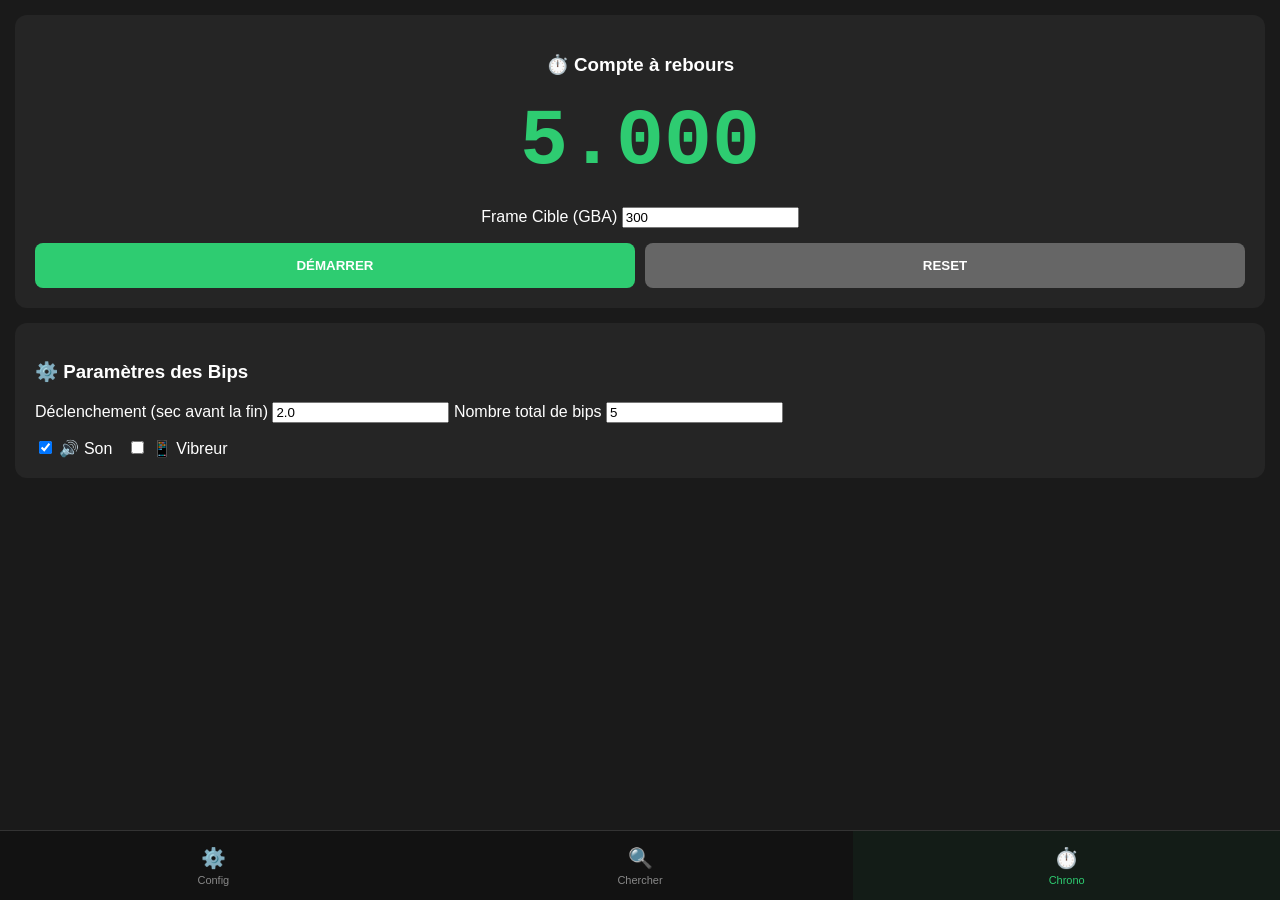
==== index.html @ ae23e0e5 "Update index.html" ====
<!DOCTYPE html>
<html lang="fr">
<head>
    <meta charset="UTF-8">
    <meta name="viewport" content="width=device-width, initial-scale=1.0, maximum-scale=1.0, user-scalable=no">
    <title>RNG Master Pro</title>
    <style>
        /* RESET TOTAL POUR ÉVITER LES LIENS BLEUS */
        * { box-sizing: border-box; -webkit-tap-highlight-color: transparent; }
        
        html, body {
            height: 100dvh;
            margin: 0;
            padding: 0;
            overflow: hidden;
            display: flex;
            flex-direction: column;
            background: #1a1a1a;
            font-family: sans-serif;
        }

        #content-frame {
            flex: 1;
            width: 100%;
            border: none;
            background: #1a1a1a;
        }

        /* BARRE DE NAVIGATION STYLE APPLI MOBILE */
        .nav-bar {
            height: 70px;
            background: #121212;
            display: flex;
            width: 100%;
            border-top: 1px solid #333;
            padding-bottom: env(safe-area-inset-bottom);
        }

        .nav-item {
            flex: 1;
            display: flex;
            flex-direction: column;
            align-items: center;
            justify-content: center;
            color: #888;
            text-decoration: none;
            font-size: 11px;
            transition: 0.2s;
        }

        /* Couleur quand l'onglet est sélectionné */
        .nav-item.active {
            color: #2ecc71;
            background: rgba(46, 204, 113, 0.05);
        }

        .nav-icon {
            font-size: 20px;
            margin-bottom: 4px;
        }
    </style>
</head>
<body>

    <iframe src="pages/chrono.html" id="content-frame" name="content-frame"></iframe>

    <nav class="nav-bar">
        <a href="pages/config.html" target="content-frame" class="nav-item" onclick="setActive(this)">
            <span class="nav-icon">⚙️</span>
            <span>Config</span>
        </a>
        <a href="pages/search.html" target="content-frame" class="nav-item" onclick="setActive(this)">
            <span class="nav-icon">🔍</span>
            <span>Chercher</span>
        </a>
        <a href="pages/chrono.html" target="content-frame" class="nav-item active" onclick="setActive(this)">
            <span class="nav-icon">⏱️</span>
            <span>Chrono</span>
        </a>
    </nav>

    <script>
        function setActive(el) {
            document.querySelectorAll('.nav-item').forEach(item => {
                item.classList.remove('active');
            });
            el.classList.add('active');
        }
    </script>
</body>
</html>
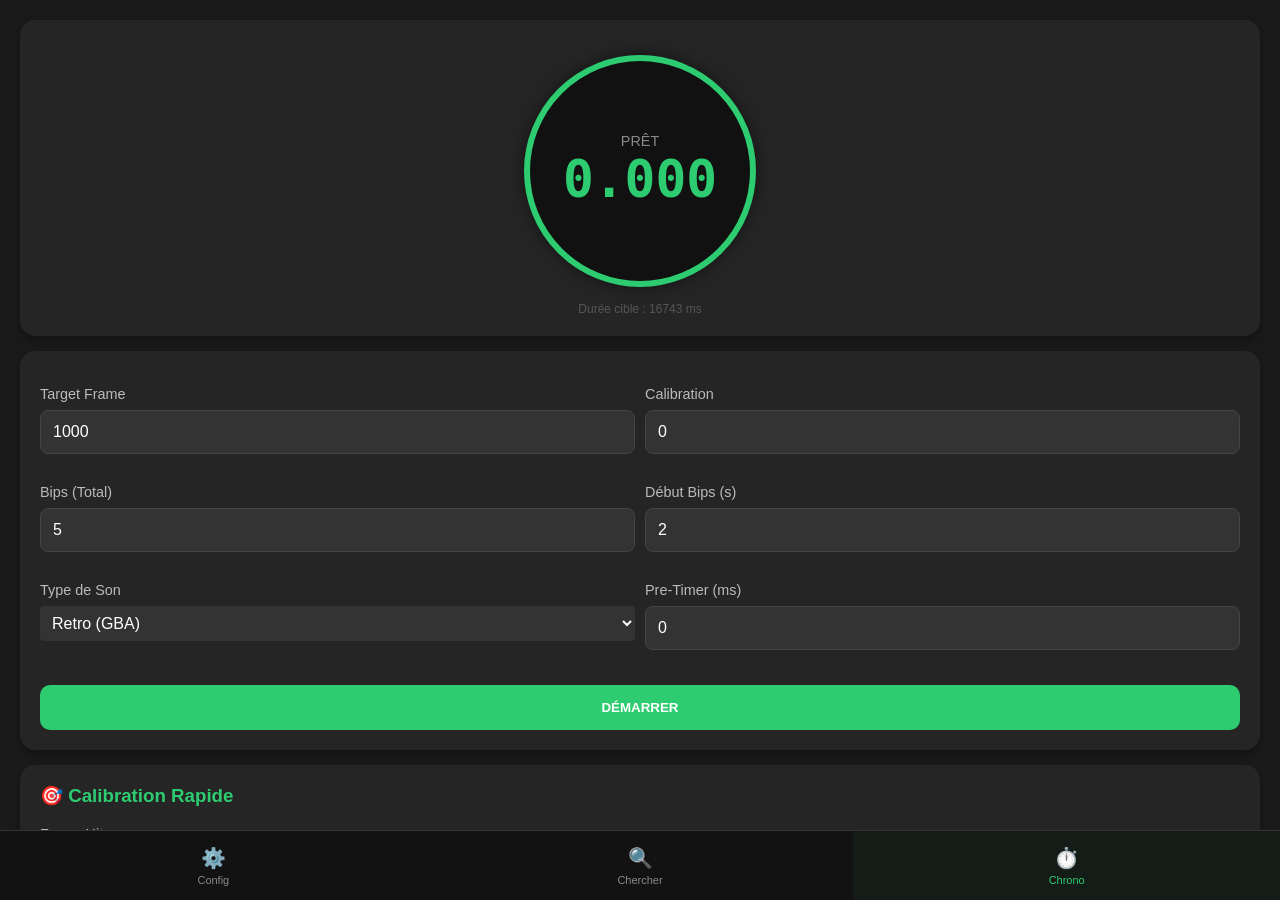
==== commit 009564a9: "Update index.html" ====
--- a/index.html
+++ b/index.html
@@ -5,7 +5,7 @@
     <meta name="viewport" content="width=device-width, initial-scale=1.0, maximum-scale=1.0, user-scalable=no">
     <title>RNG Master Pro</title>
     <style>
-        /* RESET TOTAL POUR ÉVITER LES LIENS BLEUS */
+        /* RESET TOTAL */
         * { box-sizing: border-box; -webkit-tap-highlight-color: transparent; }
         
         html, body {
@@ -26,7 +26,7 @@
             background: #1a1a1a;
         }
 
-        /* BARRE DE NAVIGATION STYLE APPLI MOBILE */
+        /* BARRE DE NAVIGATION */
         .nav-bar {
             height: 70px;
             background: #121212;
@@ -48,7 +48,6 @@
             transition: 0.2s;
         }
 
-        /* Couleur quand l'onglet est sélectionné */
         .nav-item.active {
             color: #2ecc71;
             background: rgba(46, 204, 113, 0.05);
@@ -69,7 +68,7 @@
             <span class="nav-icon">⚙️</span>
             <span>Config</span>
         </a>
-        <a href="pages/search.html" target="content-frame" class="nav-item" onclick="setActive(this)">
+        <a href="pages/chercher.html" target="content-frame" class="nav-item" onclick="setActive(this)">
             <span class="nav-icon">🔍</span>
             <span>Chercher</span>
         </a>
@@ -86,6 +85,16 @@
             });
             el.classList.add('active');
         }
+
+        // Écouteur pour recevoir les ordres de changement de page (ex: depuis Chercher vers Chrono)
+        window.addEventListener('message', function(event) {
+            if (event.data.type === 'setTargetFrame') {
+                const frame = document.getElementById('content-frame');
+                frame.src = 'pages/chrono.html';
+                // On met aussi à jour l'état visuel du bouton Chrono
+                setActive(document.querySelectorAll('.nav-item')[2]);
+            }
+        });
     </script>
 </body>
 </html>
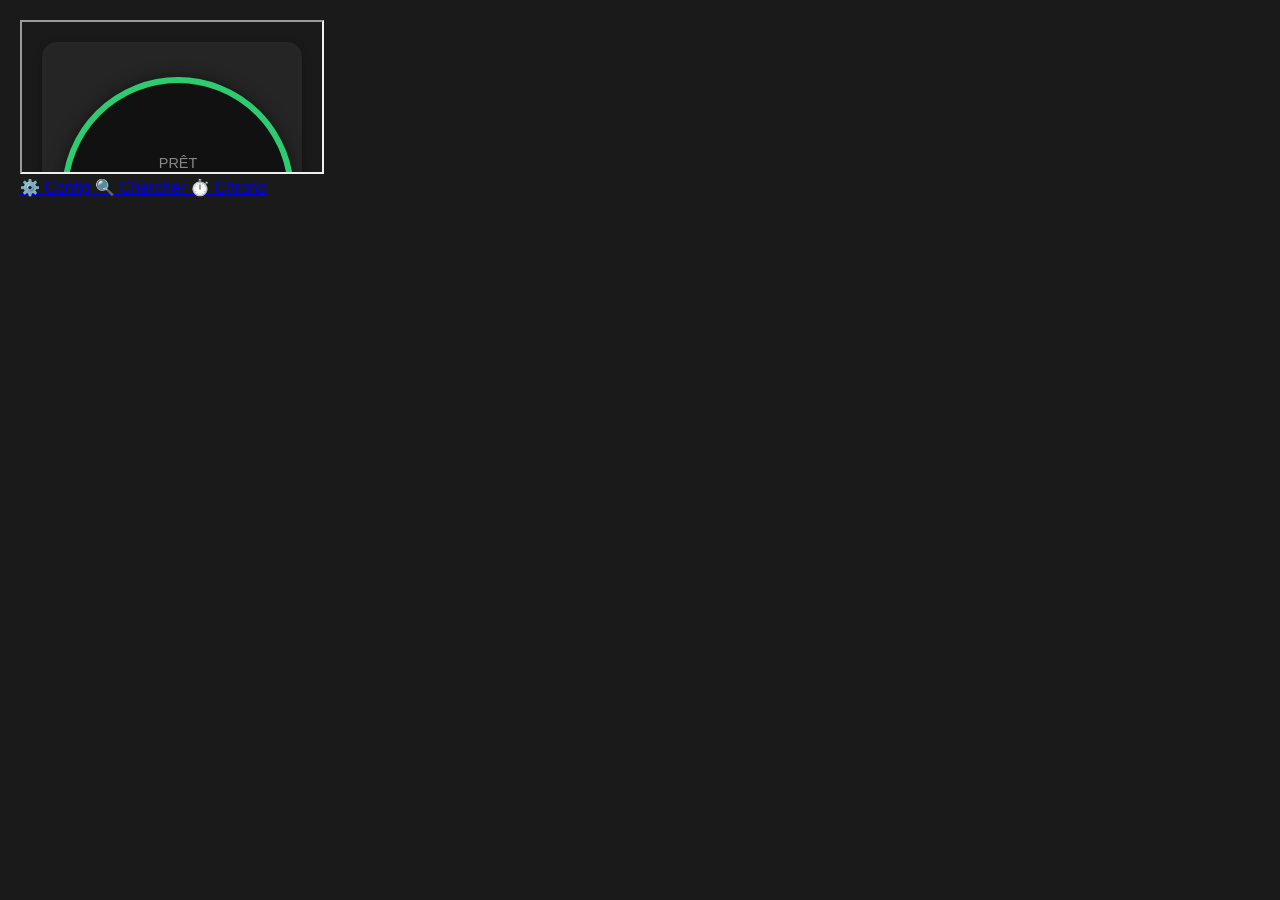
==== commit a9a6d6a5: "Update index.html" ====
--- a/index.html
+++ b/index.html
@@ -4,60 +4,7 @@
     <meta charset="UTF-8">
     <meta name="viewport" content="width=device-width, initial-scale=1.0, maximum-scale=1.0, user-scalable=no">
     <title>RNG Master Pro</title>
-    <style>
-        /* RESET TOTAL */
-        * { box-sizing: border-box; -webkit-tap-highlight-color: transparent; }
-        
-        html, body {
-            height: 100dvh;
-            margin: 0;
-            padding: 0;
-            overflow: hidden;
-            display: flex;
-            flex-direction: column;
-            background: #1a1a1a;
-            font-family: sans-serif;
-        }
-
-        #content-frame {
-            flex: 1;
-            width: 100%;
-            border: none;
-            background: #1a1a1a;
-        }
-
-        /* BARRE DE NAVIGATION */
-        .nav-bar {
-            height: 70px;
-            background: #121212;
-            display: flex;
-            width: 100%;
-            border-top: 1px solid #333;
-            padding-bottom: env(safe-area-inset-bottom);
-        }
-
-        .nav-item {
-            flex: 1;
-            display: flex;
-            flex-direction: column;
-            align-items: center;
-            justify-content: center;
-            color: #888;
-            text-decoration: none;
-            font-size: 11px;
-            transition: 0.2s;
-        }
-
-        .nav-item.active {
-            color: #2ecc71;
-            background: rgba(46, 204, 113, 0.05);
-        }
-
-        .nav-icon {
-            font-size: 20px;
-            margin-bottom: 4px;
-        }
-    </style>
+    <link rel="stylesheet" href="style-core.css">
 </head>
 <body>
 
@@ -78,23 +25,6 @@
         </a>
     </nav>
 
-    <script>
-        function setActive(el) {
-            document.querySelectorAll('.nav-item').forEach(item => {
-                item.classList.remove('active');
-            });
-            el.classList.add('active');
-        }
-
-        // Écouteur pour recevoir les ordres de changement de page (ex: depuis Chercher vers Chrono)
-        window.addEventListener('message', function(event) {
-            if (event.data.type === 'setTargetFrame') {
-                const frame = document.getElementById('content-frame');
-                frame.src = 'pages/chrono.html';
-                // On met aussi à jour l'état visuel du bouton Chrono
-                setActive(document.querySelectorAll('.nav-item')[2]);
-            }
-        });
-    </script>
+    <script src="app-core.js"></script>
 </body>
 </html>
--- a/style-core.css
+++ b/style-core.css
@@ -0,0 +1,114 @@
+/**
+ * STYLE-CORE.CSS - Version Couleurs Harmonisées
+ */
+:root {
+    --bg: #1a1a1a;
+    --card: #252525;
+    --text: #ffffff;
+    --input-bg: #333333;
+    --game-color: #2ecc71; 
+}
+
+html, body {
+    background: var(--bg);
+    color: var(--text);
+    font-family: sans-serif;
+    margin: 0;
+    padding: 10px;
+    -webkit-tap-highlight-color: transparent;
+    transition: all 0.3s ease;
+}
+
+.card {
+    background: var(--card);
+    padding: 20px;
+    border-radius: 15px;
+    margin-bottom: 15px;
+    box-shadow: 0 4px 10px rgba(0,0,0,0.3);
+}
+
+h3 { 
+    margin-top: 0; 
+    color: var(--game-color); 
+    transition: color 0.3s ease;
+}
+
+label {
+    display: block;
+    margin-bottom: 8px;
+    font-size: 0.9rem;
+    color: #bbb;
+}
+
+input, select {
+    width: 100% !important;
+    padding: 12px;
+    margin-bottom: 15px;
+    background: var(--input-bg);
+    border: 1px solid #444;
+    border-radius: 8px;
+    color: white;
+    font-size: 1rem;
+    box-sizing: border-box;
+}
+
+.checkbox-group {
+    display: flex;
+    align-items: center;
+    background: rgba(0,0,0,0.2);
+    padding: 15px;
+    border-radius: 10px;
+    margin-bottom: 20px;
+    border: 1px dashed #555;
+}
+
+.checkbox-group input[type="checkbox"] {
+    width: 25px !important;
+    height: 25px !important;
+    margin: 0 15px 0 0 !important;
+    flex-shrink: 0;
+}
+
+.btn {
+    background: var(--game-color);
+    color: white;
+    border: none;
+    padding: 15px;
+    width: 100%;
+    border-radius: 10px;
+    font-weight: bold;
+    cursor: pointer;
+    transition: background-color 0.3s ease;
+}
+
+.btn:active { transform: scale(0.98); }
+
+.profile-item {
+    padding: 15px;
+    border-radius: 12px;
+    margin-bottom: 10px;
+    background: #1e1e1e;
+    border: 2px solid #333;
+    transition: 0.2s;
+    min-height: 80px;
+    position: relative;
+}
+
+.profile-item.active {
+    border-color: var(--game-color);
+    background: #252525;
+}
+
+.action-btn {
+    background: #333;
+    border: none;
+    color: white;
+    padding: 10px;
+    border-radius: 8px;
+    width: 45px;
+    height: 45px;
+    cursor: pointer;
+    display: flex;
+    align-items: center;
+    justify-content: center;
+}
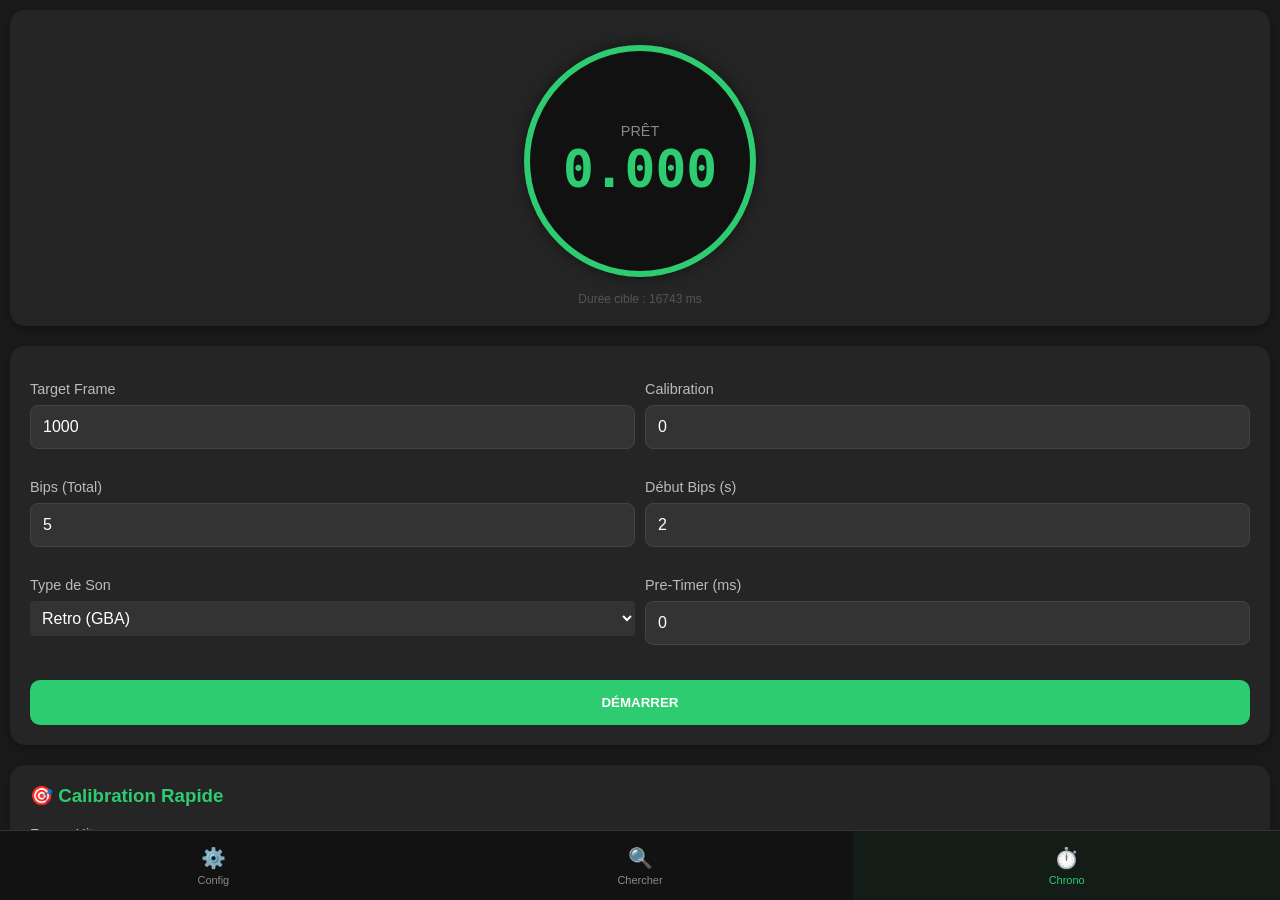
==== commit 09d7610c: "Update index.html" ====
--- a/index.html
+++ b/index.html
@@ -4,7 +4,61 @@
     <meta charset="UTF-8">
     <meta name="viewport" content="width=device-width, initial-scale=1.0, maximum-scale=1.0, user-scalable=no">
     <title>RNG Master Pro</title>
-    <link rel="stylesheet" href="style-core.css">
+    <style>
+        /* RESET TOTAL POUR ÉVITER LES LIENS BLEUS */
+        * { box-sizing: border-box; -webkit-tap-highlight-color: transparent; }
+        
+        html, body {
+            height: 100dvh;
+            margin: 0;
+            padding: 0;
+            overflow: hidden;
+            display: flex;
+            flex-direction: column;
+            background: #1a1a1a;
+            font-family: sans-serif;
+        }
+
+        #content-frame {
+            flex: 1;
+            width: 100%;
+            border: none;
+            background: #1a1a1a;
+        }
+
+        /* BARRE DE NAVIGATION STYLE APPLI MOBILE */
+        .nav-bar {
+            height: 70px;
+            background: #121212;
+            display: flex;
+            width: 100%;
+            border-top: 1px solid #333;
+            padding-bottom: env(safe-area-inset-bottom);
+        }
+
+        .nav-item {
+            flex: 1;
+            display: flex;
+            flex-direction: column;
+            align-items: center;
+            justify-content: center;
+            color: #888;
+            text-decoration: none;
+            font-size: 11px;
+            transition: 0.2s;
+        }
+
+        /* Couleur quand l'onglet est sélectionné */
+        .nav-item.active {
+            color: #2ecc71;
+            background: rgba(46, 204, 113, 0.05);
+        }
+
+        .nav-icon {
+            font-size: 20px;
+            margin-bottom: 4px;
+        }
+    </style>
 </head>
 <body>
 
@@ -15,7 +69,7 @@
             <span class="nav-icon">⚙️</span>
             <span>Config</span>
         </a>
-        <a href="pages/chercher.html" target="content-frame" class="nav-item" onclick="setActive(this)">
+        <a href="pages/search.html" target="content-frame" class="nav-item" onclick="setActive(this)">
             <span class="nav-icon">🔍</span>
             <span>Chercher</span>
         </a>
@@ -25,6 +79,13 @@
         </a>
     </nav>
 
-    <script src="app-core.js"></script>
+    <script>
+        function setActive(el) {
+            document.querySelectorAll('.nav-item').forEach(item => {
+                item.classList.remove('active');
+            });
+            el.classList.add('active');
+        }
+    </script>
 </body>
 </html>
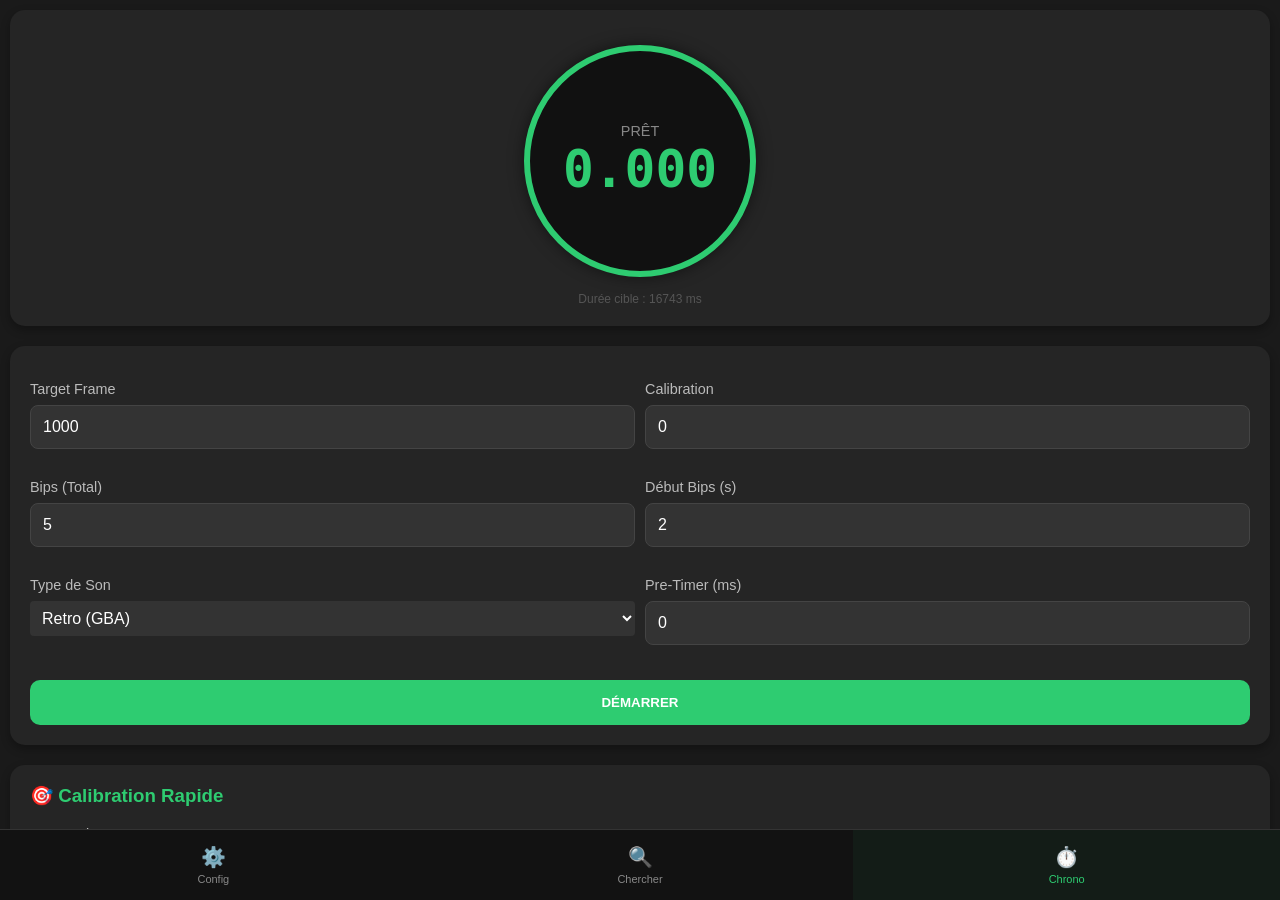
==== commit 6bc8da52: "Update index.html" ====
--- a/index.html
+++ b/index.html
@@ -4,61 +4,7 @@
     <meta charset="UTF-8">
     <meta name="viewport" content="width=device-width, initial-scale=1.0, maximum-scale=1.0, user-scalable=no">
     <title>RNG Master Pro</title>
-    <style>
-        /* RESET TOTAL POUR ÉVITER LES LIENS BLEUS */
-        * { box-sizing: border-box; -webkit-tap-highlight-color: transparent; }
-        
-        html, body {
-            height: 100dvh;
-            margin: 0;
-            padding: 0;
-            overflow: hidden;
-            display: flex;
-            flex-direction: column;
-            background: #1a1a1a;
-            font-family: sans-serif;
-        }
-
-        #content-frame {
-            flex: 1;
-            width: 100%;
-            border: none;
-            background: #1a1a1a;
-        }
-
-        /* BARRE DE NAVIGATION STYLE APPLI MOBILE */
-        .nav-bar {
-            height: 70px;
-            background: #121212;
-            display: flex;
-            width: 100%;
-            border-top: 1px solid #333;
-            padding-bottom: env(safe-area-inset-bottom);
-        }
-
-        .nav-item {
-            flex: 1;
-            display: flex;
-            flex-direction: column;
-            align-items: center;
-            justify-content: center;
-            color: #888;
-            text-decoration: none;
-            font-size: 11px;
-            transition: 0.2s;
-        }
-
-        /* Couleur quand l'onglet est sélectionné */
-        .nav-item.active {
-            color: #2ecc71;
-            background: rgba(46, 204, 113, 0.05);
-        }
-
-        .nav-icon {
-            font-size: 20px;
-            margin-bottom: 4px;
-        }
-    </style>
+    <link rel="stylesheet" href="style-core.css">
 </head>
 <body>
 
@@ -69,7 +15,7 @@
             <span class="nav-icon">⚙️</span>
             <span>Config</span>
         </a>
-        <a href="pages/search.html" target="content-frame" class="nav-item" onclick="setActive(this)">
+        <a href="pages/chercher.html" target="content-frame" class="nav-item" onclick="setActive(this)">
             <span class="nav-icon">🔍</span>
             <span>Chercher</span>
         </a>
@@ -79,13 +25,6 @@
         </a>
     </nav>
 
-    <script>
-        function setActive(el) {
-            document.querySelectorAll('.nav-item').forEach(item => {
-                item.classList.remove('active');
-            });
-            el.classList.add('active');
-        }
-    </script>
+    <script src="app-core.js"></script>
 </body>
 </html>
--- a/style-core.css
+++ b/style-core.css
@@ -0,0 +1,161 @@
+/**
+ * STYLE-CORE.CSS - Version Couleurs Harmonisées + Navigation App
+ */
+:root {
+    --bg: #1a1a1a;
+    --card: #252525;
+    --text: #ffffff;
+    --input-bg: #333333;
+    --game-color: #2ecc71; 
+}
+
+/* Base */
+html, body {
+    background: var(--bg);
+    color: var(--text);
+    font-family: sans-serif;
+    margin: 0;
+    padding: 0; /* Changé à 0 pour l'index, on mettra du padding dans les cards */
+    -webkit-tap-highlight-color: transparent;
+    transition: all 0.3s ease;
+    height: 100dvh;
+    overflow: hidden; /* Empêche le scroll sur l'index total */
+    display: flex;
+    flex-direction: column;
+}
+
+/* Conteneur pour les pages (Iframes) */
+#content-frame {
+    flex: 1;
+    width: 100%;
+    border: none;
+    background: var(--bg);
+}
+
+/* BARRE DE NAVIGATION (Menu du bas) */
+.nav-bar {
+    height: 70px;
+    background: #121212;
+    display: flex;
+    width: 100%;
+    border-top: 1px solid #333;
+    padding-bottom: env(safe-area-inset-bottom);
+}
+
+.nav-item {
+    flex: 1;
+    display: flex;
+    flex-direction: column;
+    align-items: center;
+    justify-content: center;
+    color: #888;
+    text-decoration: none;
+    font-size: 11px;
+    transition: 0.2s;
+}
+
+.nav-item.active {
+    color: var(--game-color);
+    background: rgba(46, 204, 113, 0.05);
+}
+
+.nav-icon {
+    font-size: 20px;
+    margin-bottom: 4px;
+}
+
+/* CONTENU DES PAGES (Appliqué à l'intérieur des cards dans les iframes) */
+.card {
+    background: var(--card);
+    padding: 20px;
+    border-radius: 15px;
+    margin: 10px; /* Ajout d'une marge pour décoller des bords */
+    box-shadow: 0 4px 10px rgba(0,0,0,0.3);
+}
+
+h3 { 
+    margin-top: 0; 
+    color: var(--game-color); 
+    transition: color 0.3s ease;
+}
+
+label {
+    display: block;
+    margin-bottom: 8px;
+    font-size: 0.9rem;
+    color: #bbb;
+}
+
+input, select {
+    width: 100% !important;
+    padding: 12px;
+    margin-bottom: 15px;
+    background: var(--input-bg);
+    border: 1px solid #444;
+    border-radius: 8px;
+    color: white;
+    font-size: 1rem;
+    box-sizing: border-box;
+}
+
+.checkbox-group {
+    display: flex;
+    align-items: center;
+    background: rgba(0,0,0,0.2);
+    padding: 15px;
+    border-radius: 10px;
+    margin-bottom: 20px;
+    border: 1px dashed #555;
+}
+
+.checkbox-group input[type="checkbox"] {
+    width: 25px !important;
+    height: 25px !important;
+    margin: 0 15px 0 0 !important;
+    flex-shrink: 0;
+}
+
+.btn {
+    background: var(--game-color);
+    color: white;
+    border: none;
+    padding: 15px;
+    width: 100%;
+    border-radius: 10px;
+    font-weight: bold;
+    cursor: pointer;
+    transition: background-color 0.3s ease;
+}
+
+.btn:active { transform: scale(0.98); }
+
+/* Spécifique Profils (Page Config) */
+.profile-item {
+    padding: 15px;
+    border-radius: 12px;
+    margin-bottom: 10px;
+    background: #1e1e1e;
+    border: 2px solid #333;
+    transition: 0.2s;
+    min-height: 80px;
+    position: relative;
+}
+
+.profile-item.active {
+    border-color: var(--game-color);
+    background: #252525;
+}
+
+.action-btn {
+    background: #333;
+    border: none;
+    color: white;
+    padding: 10px;
+    border-radius: 8px;
+    width: 45px;
+    height: 45px;
+    cursor: pointer;
+    display: flex;
+    align-items: center;
+    justify-content: center;
+}
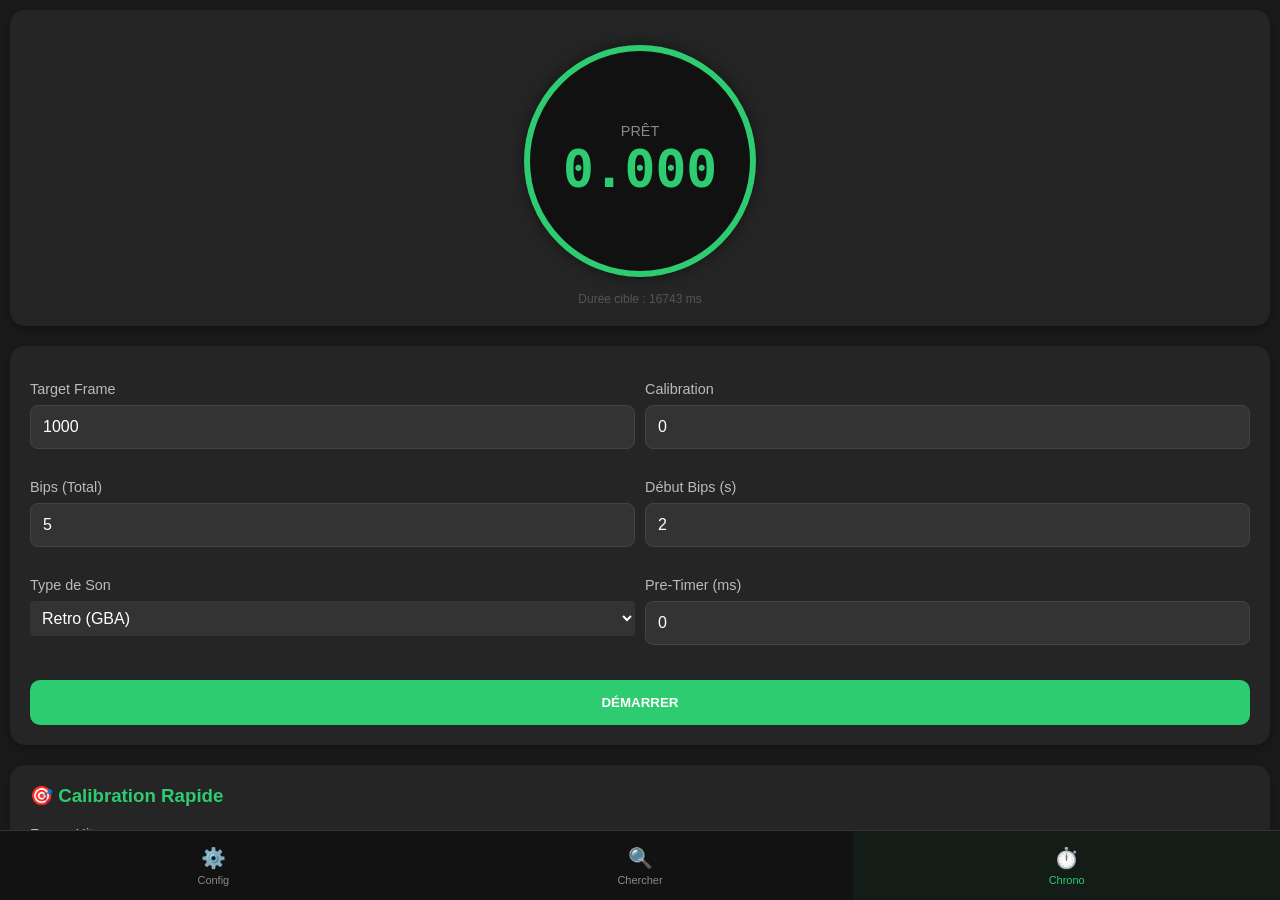
==== commit 07a7cd8f: "Add files via upload" ====
--- a/index.html
+++ b/index.html
@@ -4,7 +4,61 @@
     <meta charset="UTF-8">
     <meta name="viewport" content="width=device-width, initial-scale=1.0, maximum-scale=1.0, user-scalable=no">
     <title>RNG Master Pro</title>
-    <link rel="stylesheet" href="style-core.css">
+    <style>
+        /* RESET TOTAL POUR ÉVITER LES LIENS BLEUS */
+        * { box-sizing: border-box; -webkit-tap-highlight-color: transparent; }
+        
+        html, body {
+            height: 100dvh;
+            margin: 0;
+            padding: 0;
+            overflow: hidden;
+            display: flex;
+            flex-direction: column;
+            background: #1a1a1a;
+            font-family: sans-serif;
+        }
+
+        #content-frame {
+            flex: 1;
+            width: 100%;
+            border: none;
+            background: #1a1a1a;
+        }
+
+        /* BARRE DE NAVIGATION STYLE APPLI MOBILE */
+        .nav-bar {
+            height: 70px;
+            background: #121212;
+            display: flex;
+            width: 100%;
+            border-top: 1px solid #333;
+            padding-bottom: env(safe-area-inset-bottom);
+        }
+
+        .nav-item {
+            flex: 1;
+            display: flex;
+            flex-direction: column;
+            align-items: center;
+            justify-content: center;
+            color: #888;
+            text-decoration: none;
+            font-size: 11px;
+            transition: 0.2s;
+        }
+
+        /* Couleur quand l'onglet est sélectionné */
+        .nav-item.active {
+            color: #2ecc71;
+            background: rgba(46, 204, 113, 0.05);
+        }
+
+        .nav-icon {
+            font-size: 20px;
+            margin-bottom: 4px;
+        }
+    </style>
 </head>
 <body>
 
@@ -15,7 +69,7 @@
             <span class="nav-icon">⚙️</span>
             <span>Config</span>
         </a>
-        <a href="pages/chercher.html" target="content-frame" class="nav-item" onclick="setActive(this)">
+        <a href="pages/search.html" target="content-frame" class="nav-item" onclick="setActive(this)">
             <span class="nav-icon">🔍</span>
             <span>Chercher</span>
         </a>
@@ -25,6 +79,13 @@
         </a>
     </nav>
 
-    <script src="app-core.js"></script>
+    <script>
+        function setActive(el) {
+            document.querySelectorAll('.nav-item').forEach(item => {
+                item.classList.remove('active');
+            });
+            el.classList.add('active');
+        }
+    </script>
 </body>
 </html>
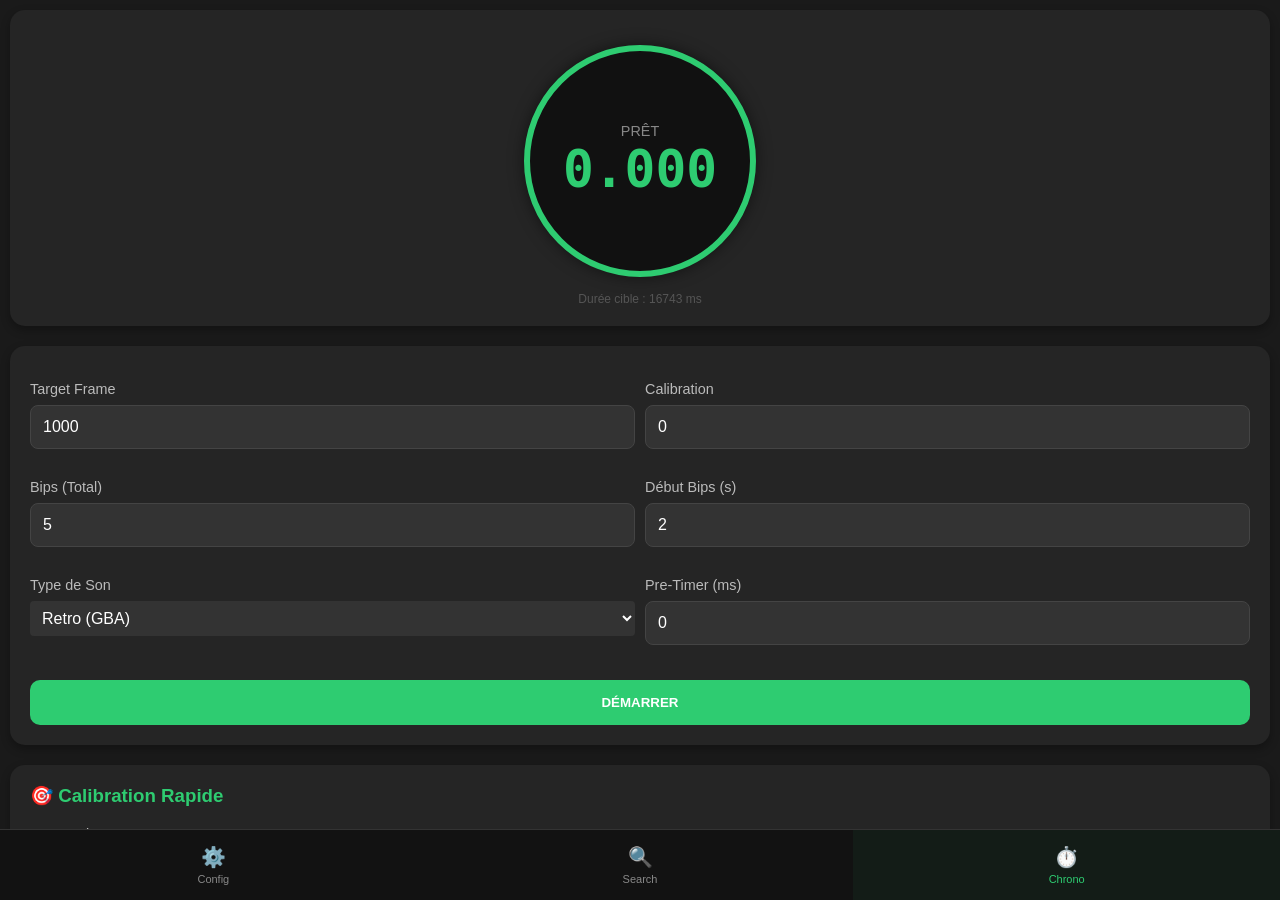
==== commit afe48748: "Update index.html" ====
--- a/index.html
+++ b/index.html
@@ -4,61 +4,7 @@
     <meta charset="UTF-8">
     <meta name="viewport" content="width=device-width, initial-scale=1.0, maximum-scale=1.0, user-scalable=no">
     <title>RNG Master Pro</title>
-    <style>
-        /* RESET TOTAL POUR ÉVITER LES LIENS BLEUS */
-        * { box-sizing: border-box; -webkit-tap-highlight-color: transparent; }
-        
-        html, body {
-            height: 100dvh;
-            margin: 0;
-            padding: 0;
-            overflow: hidden;
-            display: flex;
-            flex-direction: column;
-            background: #1a1a1a;
-            font-family: sans-serif;
-        }
-
-        #content-frame {
-            flex: 1;
-            width: 100%;
-            border: none;
-            background: #1a1a1a;
-        }
-
-        /* BARRE DE NAVIGATION STYLE APPLI MOBILE */
-        .nav-bar {
-            height: 70px;
-            background: #121212;
-            display: flex;
-            width: 100%;
-            border-top: 1px solid #333;
-            padding-bottom: env(safe-area-inset-bottom);
-        }
-
-        .nav-item {
-            flex: 1;
-            display: flex;
-            flex-direction: column;
-            align-items: center;
-            justify-content: center;
-            color: #888;
-            text-decoration: none;
-            font-size: 11px;
-            transition: 0.2s;
-        }
-
-        /* Couleur quand l'onglet est sélectionné */
-        .nav-item.active {
-            color: #2ecc71;
-            background: rgba(46, 204, 113, 0.05);
-        }
-
-        .nav-icon {
-            font-size: 20px;
-            margin-bottom: 4px;
-        }
-    </style>
+    <link rel="stylesheet" href="style-core.css">
 </head>
 <body>
 
@@ -71,7 +17,7 @@
         </a>
         <a href="pages/search.html" target="content-frame" class="nav-item" onclick="setActive(this)">
             <span class="nav-icon">🔍</span>
-            <span>Chercher</span>
+            <span>Search</span>
         </a>
         <a href="pages/chrono.html" target="content-frame" class="nav-item active" onclick="setActive(this)">
             <span class="nav-icon">⏱️</span>
@@ -79,13 +25,6 @@
         </a>
     </nav>
 
-    <script>
-        function setActive(el) {
-            document.querySelectorAll('.nav-item').forEach(item => {
-                item.classList.remove('active');
-            });
-            el.classList.add('active');
-        }
-    </script>
+    <script src="app-core.js"></script>
 </body>
 </html>
--- a/style-core.css
+++ b/style-core.css
@@ -0,0 +1,161 @@
+/**
+ * STYLE-CORE.CSS - Version Couleurs Harmonisées + Navigation App
+ */
+:root {
+    --bg: #1a1a1a;
+    --card: #252525;
+    --text: #ffffff;
+    --input-bg: #333333;
+    --game-color: #2ecc71; 
+}
+
+/* Base */
+html, body {
+    background: var(--bg);
+    color: var(--text);
+    font-family: sans-serif;
+    margin: 0;
+    padding: 0; /* Changé à 0 pour l'index, on mettra du padding dans les cards */
+    -webkit-tap-highlight-color: transparent;
+    transition: all 0.3s ease;
+    height: 100dvh;
+    overflow: hidden; /* Empêche le scroll sur l'index total */
+    display: flex;
+    flex-direction: column;
+}
+
+/* Conteneur pour les pages (Iframes) */
+#content-frame {
+    flex: 1;
+    width: 100%;
+    border: none;
+    background: var(--bg);
+}
+
+/* BARRE DE NAVIGATION (Menu du bas) */
+.nav-bar {
+    height: 70px;
+    background: #121212;
+    display: flex;
+    width: 100%;
+    border-top: 1px solid #333;
+    padding-bottom: env(safe-area-inset-bottom);
+}
+
+.nav-item {
+    flex: 1;
+    display: flex;
+    flex-direction: column;
+    align-items: center;
+    justify-content: center;
+    color: #888;
+    text-decoration: none;
+    font-size: 11px;
+    transition: 0.2s;
+}
+
+.nav-item.active {
+    color: var(--game-color);
+    background: rgba(46, 204, 113, 0.05);
+}
+
+.nav-icon {
+    font-size: 20px;
+    margin-bottom: 4px;
+}
+
+/* CONTENU DES PAGES (Appliqué à l'intérieur des cards dans les iframes) */
+.card {
+    background: var(--card);
+    padding: 20px;
+    border-radius: 15px;
+    margin: 10px; /* Ajout d'une marge pour décoller des bords */
+    box-shadow: 0 4px 10px rgba(0,0,0,0.3);
+}
+
+h3 { 
+    margin-top: 0; 
+    color: var(--game-color); 
+    transition: color 0.3s ease;
+}
+
+label {
+    display: block;
+    margin-bottom: 8px;
+    font-size: 0.9rem;
+    color: #bbb;
+}
+
+input, select {
+    width: 100% !important;
+    padding: 12px;
+    margin-bottom: 15px;
+    background: var(--input-bg);
+    border: 1px solid #444;
+    border-radius: 8px;
+    color: white;
+    font-size: 1rem;
+    box-sizing: border-box;
+}
+
+.checkbox-group {
+    display: flex;
+    align-items: center;
+    background: rgba(0,0,0,0.2);
+    padding: 15px;
+    border-radius: 10px;
+    margin-bottom: 20px;
+    border: 1px dashed #555;
+}
+
+.checkbox-group input[type="checkbox"] {
+    width: 25px !important;
+    height: 25px !important;
+    margin: 0 15px 0 0 !important;
+    flex-shrink: 0;
+}
+
+.btn {
+    background: var(--game-color);
+    color: white;
+    border: none;
+    padding: 15px;
+    width: 100%;
+    border-radius: 10px;
+    font-weight: bold;
+    cursor: pointer;
+    transition: background-color 0.3s ease;
+}
+
+.btn:active { transform: scale(0.98); }
+
+/* Spécifique Profils (Page Config) */
+.profile-item {
+    padding: 15px;
+    border-radius: 12px;
+    margin-bottom: 10px;
+    background: #1e1e1e;
+    border: 2px solid #333;
+    transition: 0.2s;
+    min-height: 80px;
+    position: relative;
+}
+
+.profile-item.active {
+    border-color: var(--game-color);
+    background: #252525;
+}
+
+.action-btn {
+    background: #333;
+    border: none;
+    color: white;
+    padding: 10px;
+    border-radius: 8px;
+    width: 45px;
+    height: 45px;
+    cursor: pointer;
+    display: flex;
+    align-items: center;
+    justify-content: center;
+}
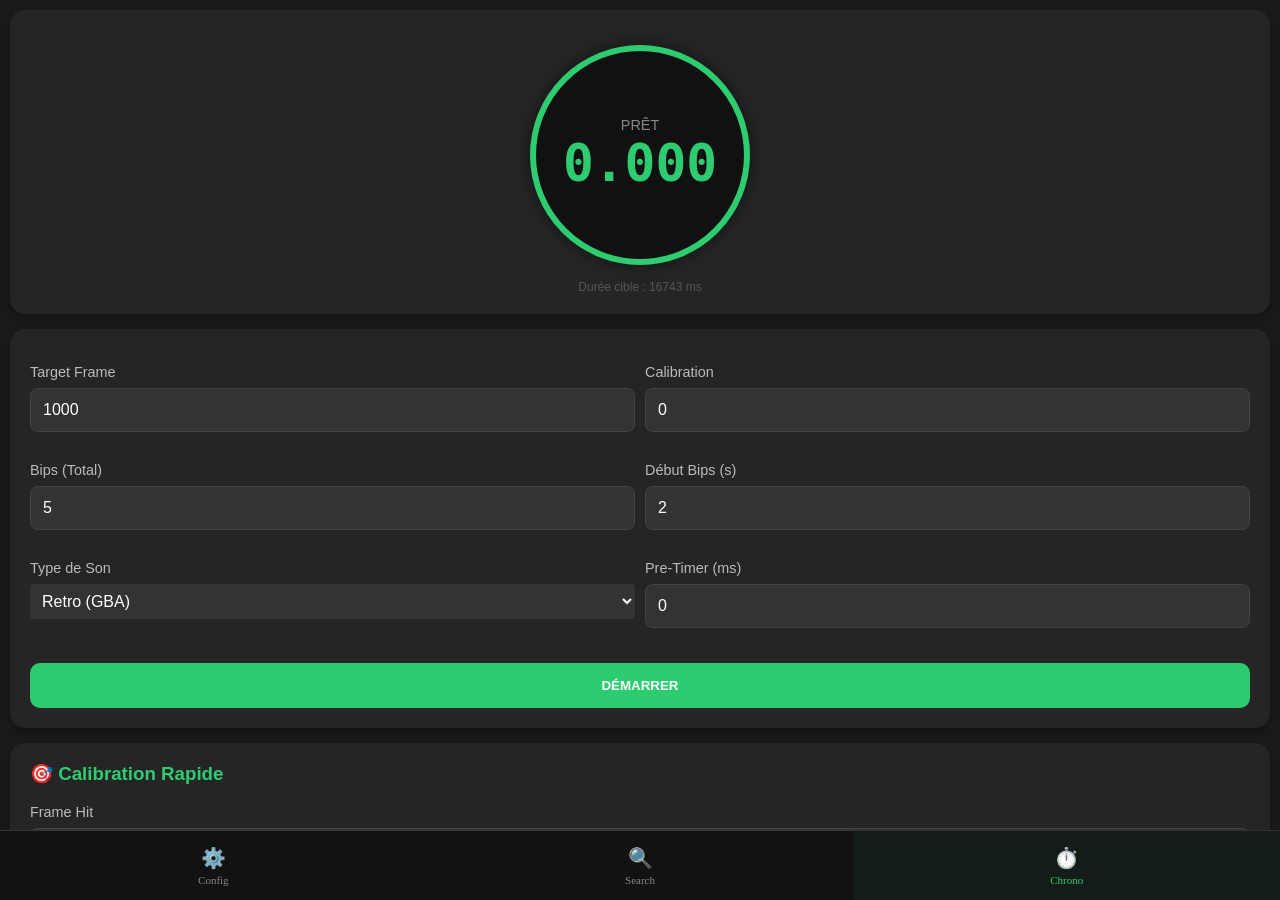
==== commit 20383835: "Update index.html" ====
--- a/index.html
+++ b/index.html
@@ -6,7 +6,7 @@
     <title>RNG Master Pro</title>
     <link rel="stylesheet" href="style-core.css">
 </head>
-<body>
+<body class="index-body">
 
     <iframe src="pages/chrono.html" id="content-frame" name="content-frame"></iframe>
 
--- a/style-core.css
+++ b/style-core.css
@@ -1,5 +1,5 @@
 /**
- * STYLE-CORE.CSS - Version Couleurs Harmonisées + Navigation App
+ * STYLE-CORE.CSS - Version Intégrale
  */
 :root {
     --bg: #1a1a1a;
@@ -9,22 +9,39 @@
     --game-color: #2ecc71; 
 }
 
-/* Base */
-html, body {
+* { 
+    box-sizing: border-box; 
+    -webkit-tap-highlight-color: transparent; 
+}
+
+/* --- CONFIGURATION DES DEUX TYPES DE BODY --- */
+
+/* 1. Le Body de l'index (Fixe, pas de scroll) */
+body.index-body {
+    background: var(--bg);
+    margin: 0;
+    padding: 0;
+    height: 100dvh;
+    overflow: hidden;
+    display: flex;
+    flex-direction: column;
+}
+
+/* 2. Le Body des pages (Config, Search, Chrono) - SCROLL AUTORISÉ */
+body:not(.index-body) {
     background: var(--bg);
     color: var(--text);
     font-family: sans-serif;
     margin: 0;
-    padding: 0; /* Changé à 0 pour l'index, on mettra du padding dans les cards */
-    -webkit-tap-highlight-color: transparent;
-    transition: all 0.3s ease;
-    height: 100dvh;
-    overflow: hidden; /* Empêche le scroll sur l'index total */
-    display: flex;
-    flex-direction: column;
+    padding: 10px;
+    padding-bottom: 30px; /* Espace pour ne pas coller au menu */
+    overflow-y: auto; 
+    height: auto;
+    min-height: 100%;
 }
 
-/* Conteneur pour les pages (Iframes) */
+/* --- INTERFACE COMMUNE --- */
+
 #content-frame {
     flex: 1;
     width: 100%;
@@ -32,7 +49,6 @@
     background: var(--bg);
 }
 
-/* BARRE DE NAVIGATION (Menu du bas) */
 .nav-bar {
     height: 70px;
     background: #121212;
@@ -64,19 +80,19 @@
     margin-bottom: 4px;
 }
 
-/* CONTENU DES PAGES (Appliqué à l'intérieur des cards dans les iframes) */
+/* --- COMPOSANTS DES PAGES --- */
+
 .card {
     background: var(--card);
     padding: 20px;
     border-radius: 15px;
-    margin: 10px; /* Ajout d'une marge pour décoller des bords */
+    margin-bottom: 15px;
     box-shadow: 0 4px 10px rgba(0,0,0,0.3);
 }
 
 h3 { 
     margin-top: 0; 
     color: var(--game-color); 
-    transition: color 0.3s ease;
 }
 
 label {
@@ -98,23 +114,6 @@
     box-sizing: border-box;
 }
 
-.checkbox-group {
-    display: flex;
-    align-items: center;
-    background: rgba(0,0,0,0.2);
-    padding: 15px;
-    border-radius: 10px;
-    margin-bottom: 20px;
-    border: 1px dashed #555;
-}
-
-.checkbox-group input[type="checkbox"] {
-    width: 25px !important;
-    height: 25px !important;
-    margin: 0 15px 0 0 !important;
-    flex-shrink: 0;
-}
-
 .btn {
     background: var(--game-color);
     color: white;
@@ -124,38 +123,18 @@
     border-radius: 10px;
     font-weight: bold;
     cursor: pointer;
-    transition: background-color 0.3s ease;
 }
 
 .btn:active { transform: scale(0.98); }
 
-/* Spécifique Profils (Page Config) */
 .profile-item {
     padding: 15px;
     border-radius: 12px;
     margin-bottom: 10px;
     background: #1e1e1e;
     border: 2px solid #333;
-    transition: 0.2s;
-    min-height: 80px;
-    position: relative;
 }
 
 .profile-item.active {
     border-color: var(--game-color);
-    background: #252525;
 }
-
-.action-btn {
-    background: #333;
-    border: none;
-    color: white;
-    padding: 10px;
-    border-radius: 8px;
-    width: 45px;
-    height: 45px;
-    cursor: pointer;
-    display: flex;
-    align-items: center;
-    justify-content: center;
-}
